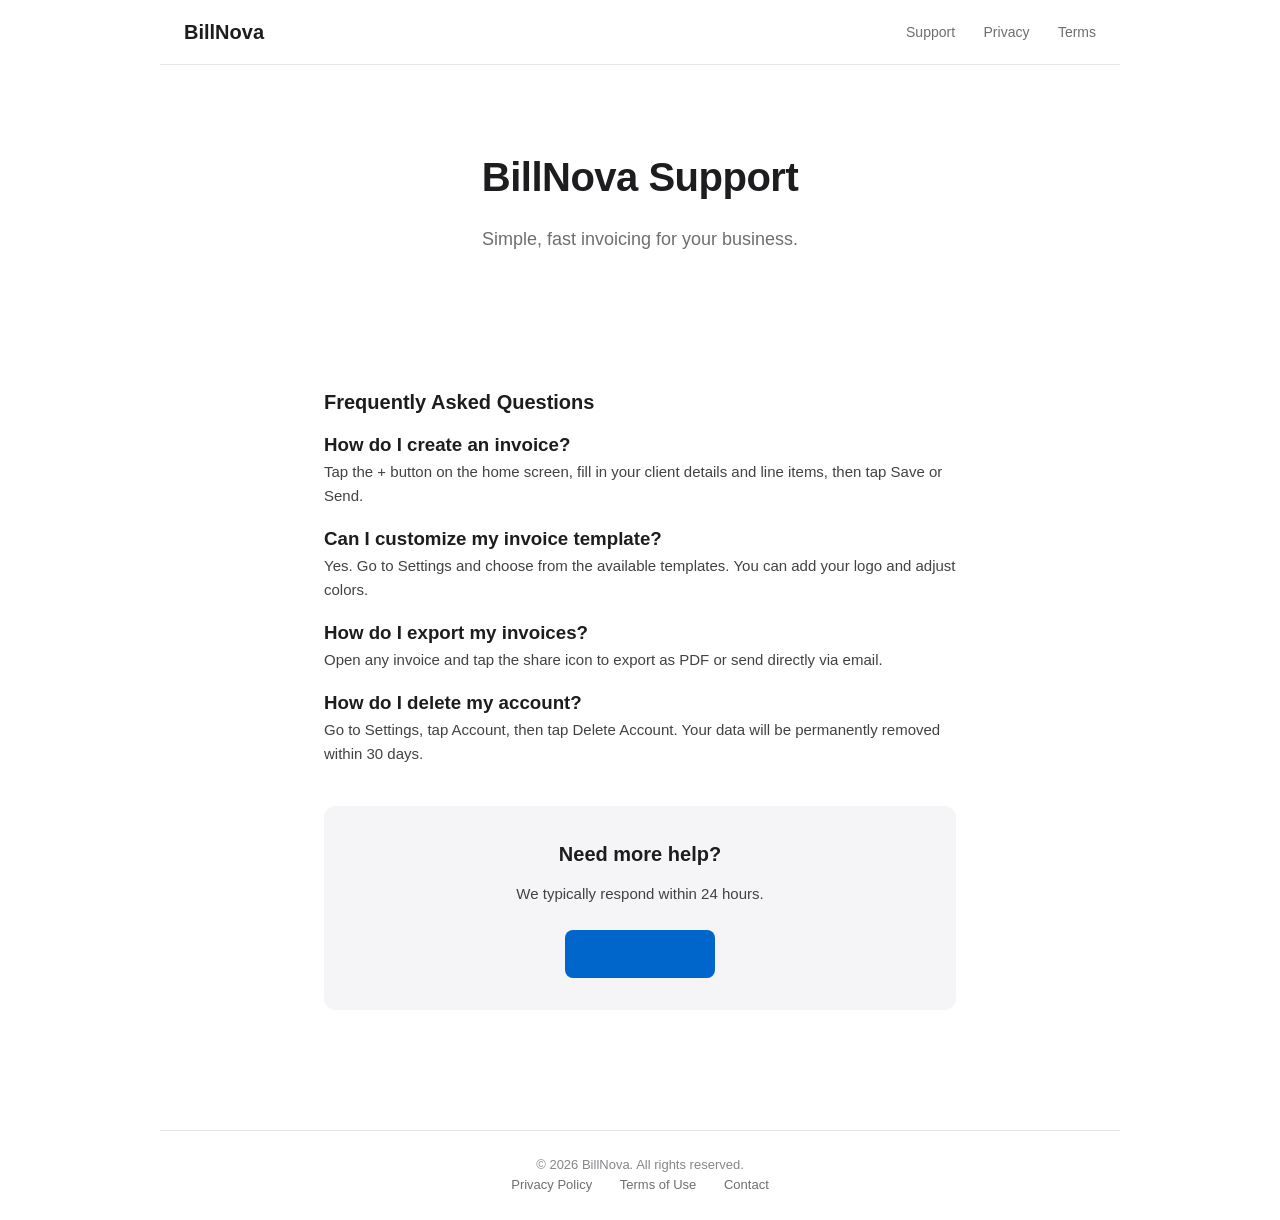
==== index.html @ acc8936a "Initial BillNova site: support, privacy, and terms pages" ====
<!DOCTYPE html>
<html lang="en">
<head>
  <meta charset="UTF-8">
  <meta name="viewport" content="width=device-width, initial-scale=1.0">
  <title>BillNova — Support</title>
  <link rel="stylesheet" href="style.css">
</head>
<body>
  <header>
    <a href="index.html" class="logo">BillNova</a>
    <nav>
      <a href="index.html">Support</a>
      <a href="privacy.html">Privacy</a>
      <a href="terms.html">Terms</a>
    </nav>
  </header>

  <div class="hero">
    <h1>BillNova Support</h1>
    <p>Simple, fast invoicing for your business.</p>
  </div>

  <div class="content">
    <h2>Frequently Asked Questions</h2>

    <h3>How do I create an invoice?</h3>
    <p>Tap the + button on the home screen, fill in your client details and line items, then tap Save or Send.</p>

    <h3>Can I customize my invoice template?</h3>
    <p>Yes. Go to Settings and choose from the available templates. You can add your logo and adjust colors.</p>

    <h3>How do I export my invoices?</h3>
    <p>Open any invoice and tap the share icon to export as PDF or send directly via email.</p>

    <h3>How do I delete my account?</h3>
    <p>Go to Settings, tap Account, then tap Delete Account. Your data will be permanently removed within 30 days.</p>

    <div class="support-card">
      <h2>Need more help?</h2>
      <p>We typically respond within 24 hours.</p>
      <a href="mailto:support@albadi.io" class="btn">Email Support</a>
    </div>
  </div>

  <footer>
    <p>&copy; 2026 BillNova. All rights reserved.</p>
    <p>
      <a href="privacy.html">Privacy Policy</a>
      <a href="terms.html">Terms of Use</a>
      <a href="mailto:support@albadi.io">Contact</a>
    </p>
  </footer>
</body>
</html>
---- style.css ----
* {
  margin: 0;
  padding: 0;
  box-sizing: border-box;
}

body {
  font-family: -apple-system, BlinkMacSystemFont, "Segoe UI", Roboto, Helvetica, Arial, sans-serif;
  color: #1d1d1f;
  background: #fff;
  line-height: 1.6;
  -webkit-font-smoothing: antialiased;
}

header {
  border-bottom: 1px solid #e5e5e5;
  padding: 16px 24px;
  display: flex;
  align-items: center;
  justify-content: space-between;
  max-width: 960px;
  margin: 0 auto;
}

header .logo {
  font-size: 20px;
  font-weight: 700;
  color: #1d1d1f;
  text-decoration: none;
}

nav a {
  margin-left: 24px;
  font-size: 14px;
  color: #6e6e73;
  text-decoration: none;
}

nav a:hover {
  color: #1d1d1f;
}

.hero {
  text-align: center;
  padding: 80px 24px 60px;
  max-width: 640px;
  margin: 0 auto;
}

.hero h1 {
  font-size: 40px;
  font-weight: 700;
  letter-spacing: -0.5px;
  margin-bottom: 16px;
}

.hero p {
  font-size: 18px;
  color: #6e6e73;
}

.content {
  max-width: 680px;
  margin: 0 auto;
  padding: 40px 24px 80px;
}

.content h1 {
  font-size: 32px;
  font-weight: 700;
  margin-bottom: 8px;
}

.content .updated {
  font-size: 14px;
  color: #6e6e73;
  margin-bottom: 32px;
}

.content h2 {
  font-size: 20px;
  font-weight: 600;
  margin-top: 32px;
  margin-bottom: 12px;
}

.content p,
.content ul {
  font-size: 15px;
  color: #424245;
  margin-bottom: 16px;
}

.content ul {
  padding-left: 20px;
}

.content li {
  margin-bottom: 8px;
}

.content a {
  color: #0066cc;
  text-decoration: none;
}

.content a:hover {
  text-decoration: underline;
}

.support-card {
  background: #f5f5f7;
  border-radius: 12px;
  padding: 32px;
  text-align: center;
  margin: 40px 0;
}

.support-card h2 {
  margin-top: 0;
}

.support-card p {
  margin-bottom: 8px;
}

.btn {
  display: inline-block;
  background: #0066cc;
  color: #fff;
  padding: 12px 28px;
  border-radius: 8px;
  font-size: 15px;
  font-weight: 500;
  text-decoration: none;
  margin-top: 16px;
}

.btn:hover {
  background: #0055b3;
  text-decoration: none;
}

footer {
  border-top: 1px solid #e5e5e5;
  padding: 24px;
  text-align: center;
  font-size: 13px;
  color: #86868b;
  max-width: 960px;
  margin: 0 auto;
}

footer a {
  color: #6e6e73;
  text-decoration: none;
  margin: 0 12px;
}

footer a:hover {
  color: #1d1d1f;
}
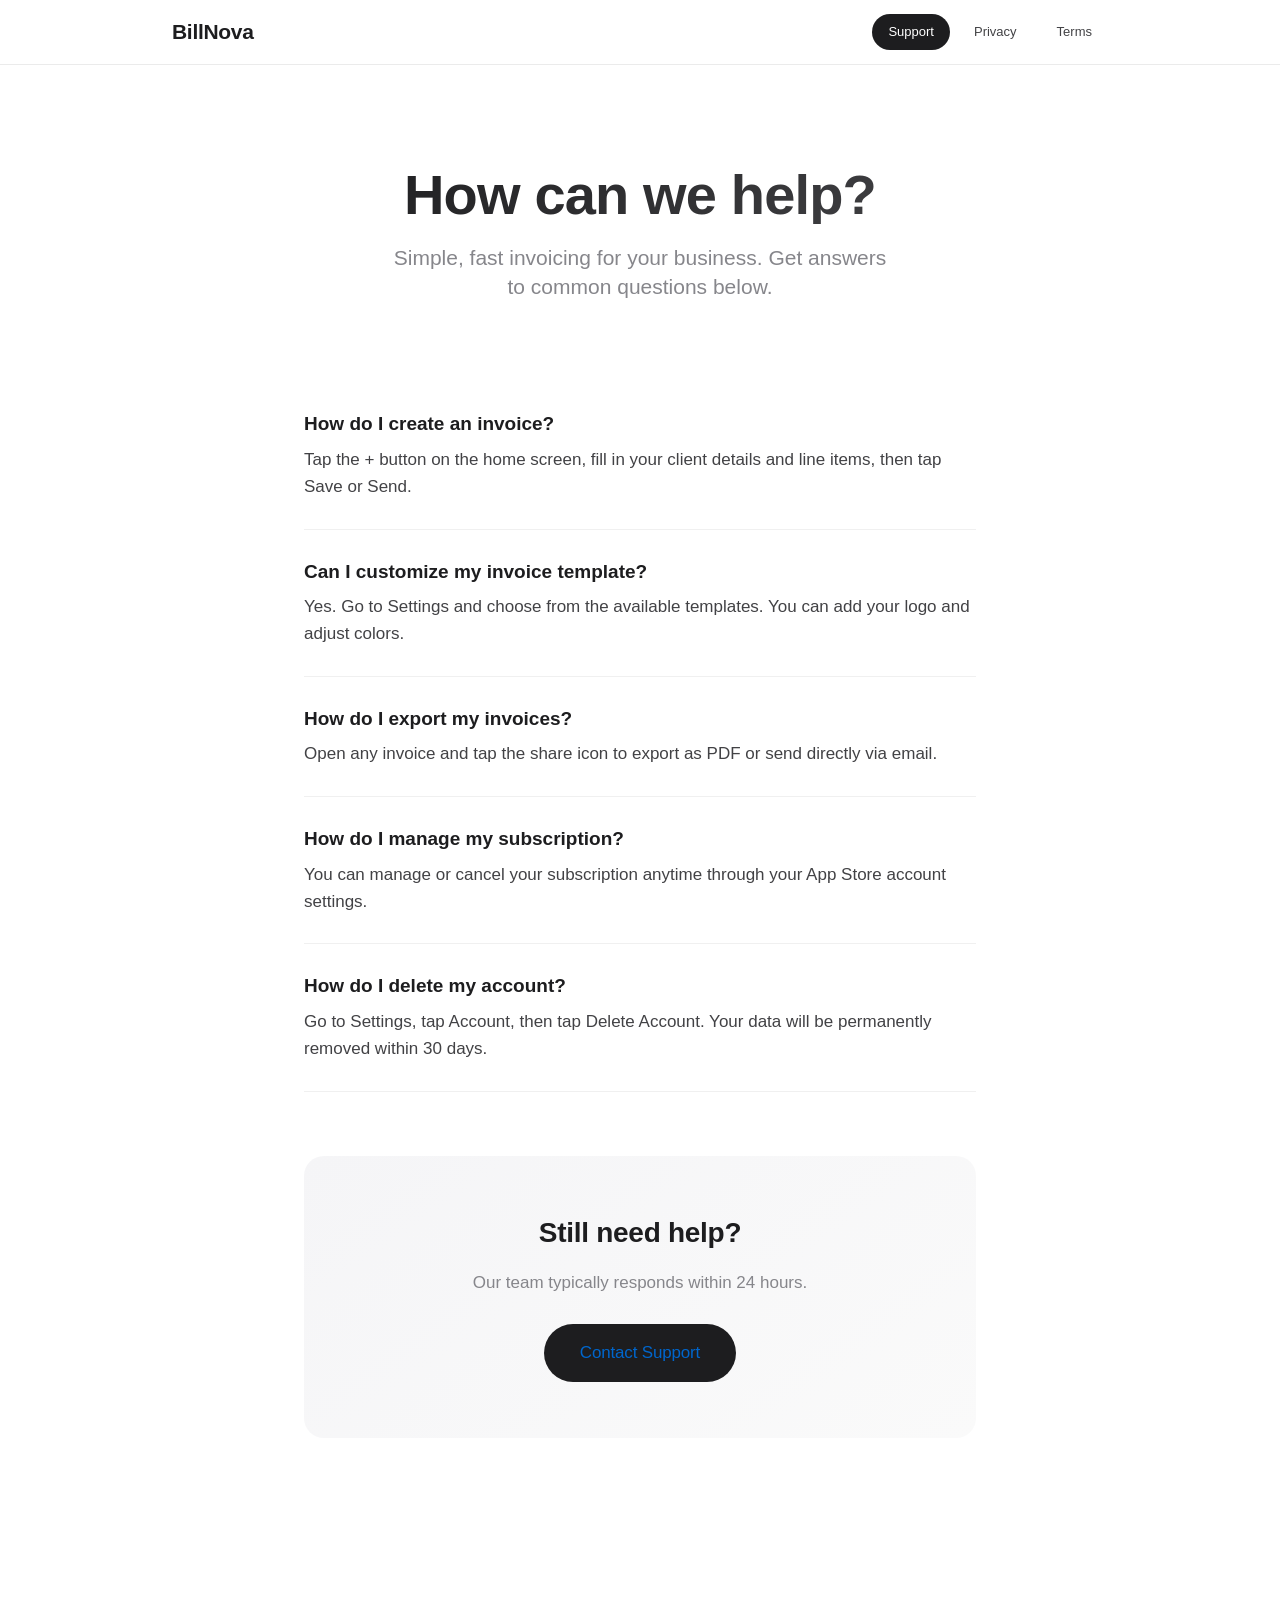
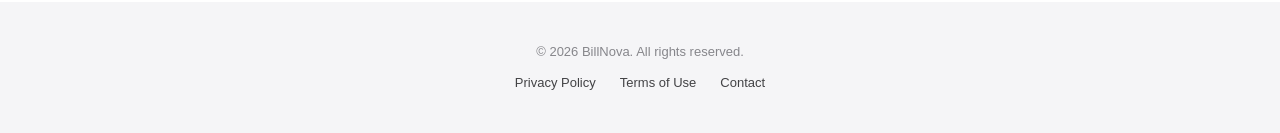
==== commit fe6a1ca2: "Apple-style redesign: frosted glass header, smooth fade-in animations, pill nav, refined typography" ====
--- a/index.html
+++ b/index.html
@@ -8,48 +8,75 @@
 </head>
 <body>
   <header>
-    <a href="index.html" class="logo">BillNova</a>
-    <nav>
-      <a href="index.html">Support</a>
-      <a href="privacy.html">Privacy</a>
-      <a href="terms.html">Terms</a>
-    </nav>
+    <div class="inner">
+      <a href="index.html" class="logo">BillNova</a>
+      <nav>
+        <a href="index.html" class="active">Support</a>
+        <a href="privacy.html">Privacy</a>
+        <a href="terms.html">Terms</a>
+      </nav>
+    </div>
   </header>
 
-  <div class="hero">
-    <h1>BillNova Support</h1>
-    <p>Simple, fast invoicing for your business.</p>
+  <div class="hero fade-in">
+    <h1>How can we help?</h1>
+    <p>Simple, fast invoicing for your business. Get answers to common questions below.</p>
   </div>
 
   <div class="content">
-    <h2>Frequently Asked Questions</h2>
+    <div class="faq-item fade-in">
+      <h3>How do I create an invoice?</h3>
+      <p>Tap the + button on the home screen, fill in your client details and line items, then tap Save or Send.</p>
+    </div>
 
-    <h3>How do I create an invoice?</h3>
-    <p>Tap the + button on the home screen, fill in your client details and line items, then tap Save or Send.</p>
+    <div class="faq-item fade-in">
+      <h3>Can I customize my invoice template?</h3>
+      <p>Yes. Go to Settings and choose from the available templates. You can add your logo and adjust colors.</p>
+    </div>
 
-    <h3>Can I customize my invoice template?</h3>
-    <p>Yes. Go to Settings and choose from the available templates. You can add your logo and adjust colors.</p>
+    <div class="faq-item fade-in">
+      <h3>How do I export my invoices?</h3>
+      <p>Open any invoice and tap the share icon to export as PDF or send directly via email.</p>
+    </div>
 
-    <h3>How do I export my invoices?</h3>
-    <p>Open any invoice and tap the share icon to export as PDF or send directly via email.</p>
+    <div class="faq-item fade-in">
+      <h3>How do I manage my subscription?</h3>
+      <p>You can manage or cancel your subscription anytime through your App Store account settings.</p>
+    </div>
 
-    <h3>How do I delete my account?</h3>
-    <p>Go to Settings, tap Account, then tap Delete Account. Your data will be permanently removed within 30 days.</p>
+    <div class="faq-item fade-in">
+      <h3>How do I delete my account?</h3>
+      <p>Go to Settings, tap Account, then tap Delete Account. Your data will be permanently removed within 30 days.</p>
+    </div>
 
-    <div class="support-card">
-      <h2>Need more help?</h2>
-      <p>We typically respond within 24 hours.</p>
-      <a href="mailto:support@albadi.io" class="btn">Email Support</a>
+    <div class="support-card fade-in">
+      <h2>Still need help?</h2>
+      <p>Our team typically responds within 24 hours.</p>
+      <a href="mailto:support@albadi.io" class="btn">Contact Support</a>
     </div>
   </div>
 
   <footer>
-    <p>&copy; 2026 BillNova. All rights reserved.</p>
-    <p>
-      <a href="privacy.html">Privacy Policy</a>
-      <a href="terms.html">Terms of Use</a>
-      <a href="mailto:support@albadi.io">Contact</a>
-    </p>
+    <div class="inner">
+      <p>&copy; 2026 BillNova. All rights reserved.</p>
+      <div class="links">
+        <a href="privacy.html">Privacy Policy</a>
+        <a href="terms.html">Terms of Use</a>
+        <a href="mailto:support@albadi.io">Contact</a>
+      </div>
+    </div>
   </footer>
+
+  <script>
+    const observer = new IntersectionObserver((entries) => {
+      entries.forEach(entry => {
+        if (entry.isIntersecting) {
+          entry.target.classList.add('visible');
+        }
+      });
+    }, { threshold: 0.1, rootMargin: '0px 0px -40px 0px' });
+
+    document.querySelectorAll('.fade-in').forEach(el => observer.observe(el));
+  </script>
 </body>
 </html>
--- a/style.css
+++ b/style.css
@@ -5,158 +5,326 @@
 }
 
 body {
-  font-family: -apple-system, BlinkMacSystemFont, "Segoe UI", Roboto, Helvetica, Arial, sans-serif;
+  font-family: -apple-system, BlinkMacSystemFont, "SF Pro Display", "SF Pro Text", "Helvetica Neue", Helvetica, Arial, sans-serif;
   color: #1d1d1f;
   background: #fff;
-  line-height: 1.6;
+  line-height: 1.5;
   -webkit-font-smoothing: antialiased;
-}
-
+  -moz-osx-font-smoothing: grayscale;
+  overflow-x: hidden;
+}
+
+/* Fade-in animations */
+.fade-in {
+  opacity: 0;
+  transform: translateY(30px);
+  transition: opacity 0.8s ease, transform 0.8s ease;
+}
+
+.fade-in.visible {
+  opacity: 1;
+  transform: translateY(0);
+}
+
+/* Header */
 header {
-  border-bottom: 1px solid #e5e5e5;
-  padding: 16px 24px;
+  position: sticky;
+  top: 0;
+  z-index: 100;
+  background: rgba(255, 255, 255, 0.72);
+  backdrop-filter: saturate(180%) blur(20px);
+  -webkit-backdrop-filter: saturate(180%) blur(20px);
+  border-bottom: 1px solid rgba(0, 0, 0, 0.08);
+}
+
+header .inner {
+  max-width: 980px;
+  margin: 0 auto;
+  padding: 14px 22px;
   display: flex;
   align-items: center;
   justify-content: space-between;
-  max-width: 960px;
-  margin: 0 auto;
 }
 
 header .logo {
-  font-size: 20px;
+  font-size: 21px;
   font-weight: 700;
   color: #1d1d1f;
   text-decoration: none;
+  letter-spacing: -0.3px;
+}
+
+nav {
+  display: flex;
+  gap: 8px;
 }
 
 nav a {
-  margin-left: 24px;
-  font-size: 14px;
-  color: #6e6e73;
-  text-decoration: none;
+  font-size: 13px;
+  color: #424245;
+  text-decoration: none;
+  padding: 8px 16px;
+  border-radius: 20px;
+  transition: all 0.3s ease;
+  font-weight: 500;
 }
 
 nav a:hover {
   color: #1d1d1f;
-}
-
+  background: rgba(0, 0, 0, 0.04);
+}
+
+nav a.active {
+  color: #fff;
+  background: #1d1d1f;
+}
+
+/* Hero */
 .hero {
   text-align: center;
-  padding: 80px 24px 60px;
-  max-width: 640px;
+  padding: 100px 24px 80px;
+  max-width: 720px;
   margin: 0 auto;
 }
 
 .hero h1 {
-  font-size: 40px;
+  font-size: 56px;
   font-weight: 700;
-  letter-spacing: -0.5px;
+  letter-spacing: -0.015em;
+  line-height: 1.07;
+  margin-bottom: 20px;
+  background: linear-gradient(135deg, #1d1d1f 0%, #424245 100%);
+  -webkit-background-clip: text;
+  -webkit-text-fill-color: transparent;
+  background-clip: text;
+}
+
+.hero p {
+  font-size: 21px;
+  color: #86868b;
+  font-weight: 400;
+  line-height: 1.38;
+  max-width: 500px;
+  margin: 0 auto;
+}
+
+/* Content sections */
+.content {
+  max-width: 720px;
+  margin: 0 auto;
+  padding: 0 24px 100px;
+}
+
+.content h1 {
+  font-size: 48px;
+  font-weight: 700;
+  letter-spacing: -0.015em;
+  line-height: 1.1;
+  margin-bottom: 8px;
+}
+
+.content .updated {
+  font-size: 15px;
+  color: #86868b;
+  margin-bottom: 48px;
+}
+
+.content h2 {
+  font-size: 24px;
+  font-weight: 600;
+  margin-top: 48px;
   margin-bottom: 16px;
-}
-
-.hero p {
-  font-size: 18px;
-  color: #6e6e73;
-}
-
-.content {
-  max-width: 680px;
-  margin: 0 auto;
-  padding: 40px 24px 80px;
-}
-
-.content h1 {
-  font-size: 32px;
-  font-weight: 700;
-  margin-bottom: 8px;
-}
-
-.content .updated {
-  font-size: 14px;
-  color: #6e6e73;
-  margin-bottom: 32px;
-}
-
-.content h2 {
-  font-size: 20px;
+  letter-spacing: -0.01em;
+}
+
+.content h3 {
+  font-size: 19px;
   font-weight: 600;
   margin-top: 32px;
-  margin-bottom: 12px;
+  margin-bottom: 8px;
 }
 
 .content p,
 .content ul {
-  font-size: 15px;
+  font-size: 17px;
   color: #424245;
   margin-bottom: 16px;
+  line-height: 1.58;
 }
 
 .content ul {
-  padding-left: 20px;
+  padding-left: 24px;
 }
 
 .content li {
-  margin-bottom: 8px;
+  margin-bottom: 10px;
 }
 
 .content a {
-  color: #0066cc;
-  text-decoration: none;
+  color: #06c;
+  text-decoration: none;
+  transition: color 0.2s ease;
 }
 
 .content a:hover {
+  color: #0055b3;
   text-decoration: underline;
 }
 
+/* Support card */
 .support-card {
-  background: #f5f5f7;
-  border-radius: 12px;
-  padding: 32px;
+  background: linear-gradient(145deg, #f5f5f7, #fafafa);
+  border-radius: 20px;
+  padding: 56px 40px;
   text-align: center;
-  margin: 40px 0;
+  margin: 64px 0;
+  transition: transform 0.4s ease, box-shadow 0.4s ease;
+}
+
+.support-card:hover {
+  transform: scale(1.01);
+  box-shadow: 0 8px 40px rgba(0, 0, 0, 0.06);
 }
 
 .support-card h2 {
   margin-top: 0;
+  font-size: 28px;
 }
 
 .support-card p {
   margin-bottom: 8px;
-}
-
+  font-size: 17px;
+  color: #86868b;
+}
+
+/* Buttons */
 .btn {
   display: inline-block;
-  background: #0066cc;
+  background: #1d1d1f;
   color: #fff;
-  padding: 12px 28px;
-  border-radius: 8px;
+  padding: 16px 36px;
+  border-radius: 980px;
+  font-size: 17px;
+  font-weight: 500;
+  text-decoration: none;
+  margin-top: 20px;
+  transition: all 0.4s ease;
+  letter-spacing: -0.01em;
+}
+
+.btn:hover {
+  background: #424245;
+  transform: scale(1.04);
+  text-decoration: none;
+}
+
+/* Section divider */
+.section-break {
+  width: 100%;
+  height: 1px;
+  background: linear-gradient(90deg, transparent, rgba(0,0,0,0.08), transparent);
+  margin: 60px auto;
+  max-width: 720px;
+}
+
+/* FAQ items */
+.faq-item {
+  padding: 28px 0;
+  border-bottom: 1px solid rgba(0, 0, 0, 0.06);
+}
+
+.faq-item:last-child {
+  border-bottom: none;
+}
+
+.faq-item h3 {
+  margin-top: 0;
+  font-size: 19px;
+  transition: color 0.3s ease;
+}
+
+.faq-item p {
+  margin-bottom: 0;
+}
+
+/* Page header for legal pages */
+.page-header {
+  text-align: center;
+  padding: 100px 24px 60px;
+  max-width: 720px;
+  margin: 0 auto;
+}
+
+.page-header h1 {
+  font-size: 48px;
+  font-weight: 700;
+  letter-spacing: -0.015em;
+  line-height: 1.1;
+  margin-bottom: 12px;
+}
+
+.page-header .updated {
   font-size: 15px;
-  font-weight: 500;
-  text-decoration: none;
-  margin-top: 16px;
-}
-
-.btn:hover {
-  background: #0055b3;
-  text-decoration: none;
-}
-
+  color: #86868b;
+}
+
+/* Footer */
 footer {
-  border-top: 1px solid #e5e5e5;
-  padding: 24px;
+  background: #f5f5f7;
+  padding: 40px 24px;
   text-align: center;
+}
+
+footer .inner {
+  max-width: 980px;
+  margin: 0 auto;
+}
+
+footer p {
   font-size: 13px;
   color: #86868b;
-  max-width: 960px;
-  margin: 0 auto;
+  margin-bottom: 12px;
+}
+
+footer .links {
+  display: flex;
+  justify-content: center;
+  gap: 24px;
+  flex-wrap: wrap;
 }
 
 footer a {
-  color: #6e6e73;
-  text-decoration: none;
-  margin: 0 12px;
+  color: #424245;
+  text-decoration: none;
+  font-size: 13px;
+  transition: color 0.3s ease;
 }
 
 footer a:hover {
   color: #1d1d1f;
 }
+
+/* Responsive */
+@media (max-width: 768px) {
+  .hero h1 {
+    font-size: 36px;
+  }
+
+  .hero p {
+    font-size: 18px;
+  }
+
+  .content h1,
+  .page-header h1 {
+    font-size: 32px;
+  }
+
+  .support-card {
+    padding: 40px 24px;
+  }
+
+  nav a {
+    font-size: 12px;
+    padding: 6px 12px;
+  }
+}
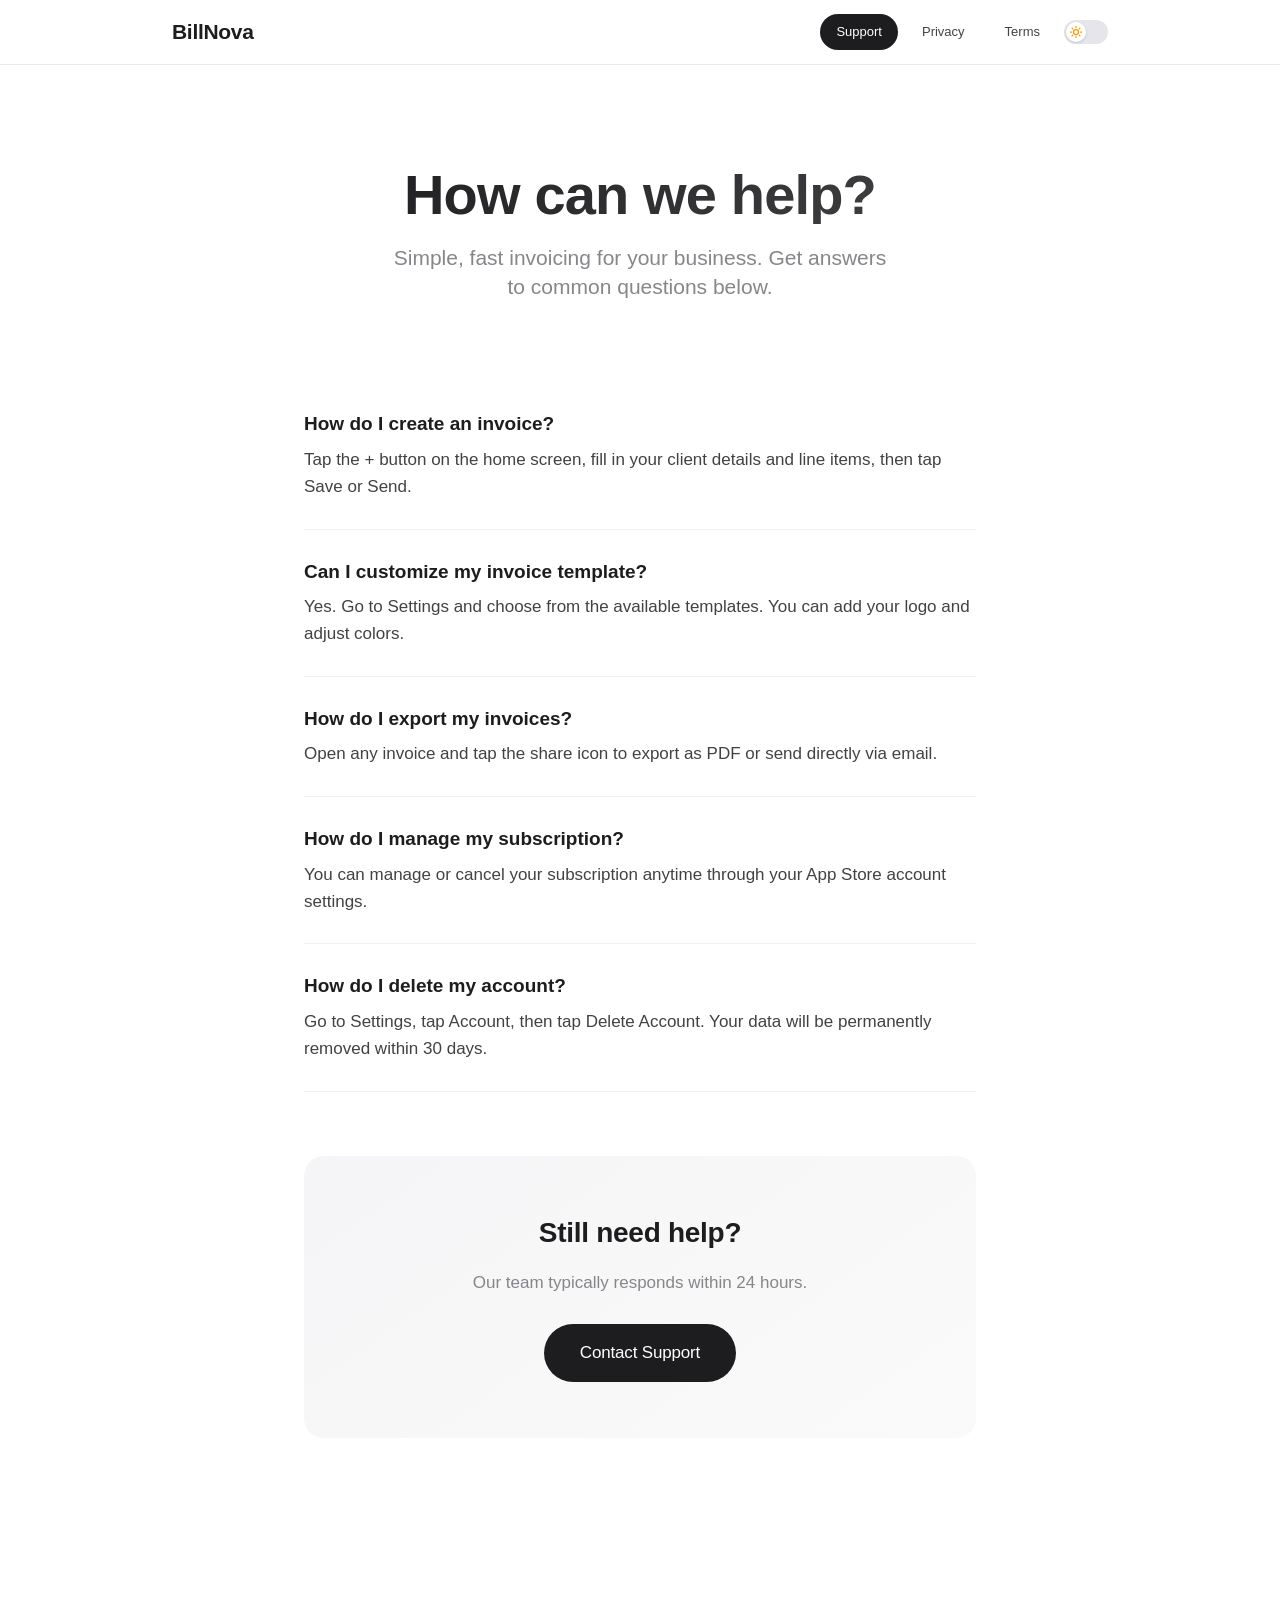
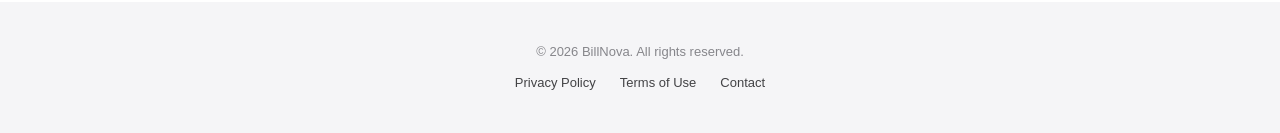
==== commit 770f2480: "Add animated sun/moon dark mode toggle in header with localStorage persistence" ====
--- a/index.html
+++ b/index.html
@@ -5,6 +5,7 @@
   <meta name="viewport" content="width=device-width, initial-scale=1.0">
   <title>BillNova — Support</title>
   <link rel="stylesheet" href="style.css">
+  <script src="theme.js"></script>
 </head>
 <body>
   <header>
@@ -14,6 +15,12 @@
         <a href="index.html" class="active">Support</a>
         <a href="privacy.html">Privacy</a>
         <a href="terms.html">Terms</a>
+        <button class="theme-toggle" aria-label="Toggle dark mode">
+          <span class="toggle-thumb">
+            <svg class="sun-icon" viewBox="0 0 24 24" fill="none" stroke="currentColor" stroke-width="2.5" stroke-linecap="round"><circle cx="12" cy="12" r="5"/><line x1="12" y1="1" x2="12" y2="3"/><line x1="12" y1="21" x2="12" y2="23"/><line x1="4.22" y1="4.22" x2="5.64" y2="5.64"/><line x1="18.36" y1="18.36" x2="19.78" y2="19.78"/><line x1="1" y1="12" x2="3" y2="12"/><line x1="21" y1="12" x2="23" y2="12"/><line x1="4.22" y1="19.78" x2="5.64" y2="18.36"/><line x1="18.36" y1="5.64" x2="19.78" y2="4.22"/></svg>
+            <svg class="moon-icon" viewBox="0 0 24 24" fill="none" stroke="currentColor" stroke-width="2.5" stroke-linecap="round"><path d="M21 12.79A9 9 0 1 1 11.21 3 7 7 0 0 0 21 12.79z"/></svg>
+          </span>
+        </button>
       </nav>
     </div>
   </header>
@@ -66,17 +73,5 @@
       </div>
     </div>
   </footer>
-
-  <script>
-    const observer = new IntersectionObserver((entries) => {
-      entries.forEach(entry => {
-        if (entry.isIntersecting) {
-          entry.target.classList.add('visible');
-        }
-      });
-    }, { threshold: 0.1, rootMargin: '0px 0px -40px 0px' });
-
-    document.querySelectorAll('.fade-in').forEach(el => observer.observe(el));
-  </script>
 </body>
 </html>
--- a/style.css
+++ b/style.css
@@ -12,6 +12,7 @@
   -webkit-font-smoothing: antialiased;
   -moz-osx-font-smoothing: grayscale;
   overflow-x: hidden;
+  transition: background 0.4s ease, color 0.4s ease;
 }
 
 /* Fade-in animations */
@@ -35,6 +36,7 @@
   backdrop-filter: saturate(180%) blur(20px);
   -webkit-backdrop-filter: saturate(180%) blur(20px);
   border-bottom: 1px solid rgba(0, 0, 0, 0.08);
+  transition: background 0.4s ease, border-color 0.4s ease;
 }
 
 header .inner {
@@ -46,17 +48,25 @@
   justify-content: space-between;
 }
 
+.header-left {
+  display: flex;
+  align-items: center;
+  gap: 16px;
+}
+
 header .logo {
   font-size: 21px;
   font-weight: 700;
   color: #1d1d1f;
   text-decoration: none;
   letter-spacing: -0.3px;
+  transition: color 0.4s ease;
 }
 
 nav {
   display: flex;
   gap: 8px;
+  align-items: center;
 }
 
 nav a {
@@ -77,6 +87,56 @@
 nav a.active {
   color: #fff;
   background: #1d1d1f;
+}
+
+/* Theme toggle */
+.theme-toggle {
+  position: relative;
+  width: 44px;
+  height: 24px;
+  background: #e5e5ea;
+  border-radius: 12px;
+  border: none;
+  cursor: pointer;
+  padding: 0;
+  transition: background 0.3s ease;
+  flex-shrink: 0;
+}
+
+.theme-toggle:hover {
+  background: #d1d1d6;
+}
+
+.toggle-thumb {
+  position: absolute;
+  top: 2px;
+  left: 2px;
+  width: 20px;
+  height: 20px;
+  background: #fff;
+  border-radius: 50%;
+  transition: transform 0.35s cubic-bezier(0.4, 0, 0.2, 1);
+  display: flex;
+  align-items: center;
+  justify-content: center;
+  box-shadow: 0 1px 3px rgba(0, 0, 0, 0.15);
+}
+
+.toggle-thumb svg {
+  width: 12px;
+  height: 12px;
+  transition: opacity 0.3s ease, transform 0.3s ease;
+}
+
+.sun-icon {
+  color: #ff9500;
+}
+
+.moon-icon {
+  color: #5e5ce6;
+  position: absolute;
+  opacity: 0;
+  transform: rotate(-90deg);
 }
 
 /* Hero */
@@ -121,6 +181,7 @@
   letter-spacing: -0.015em;
   line-height: 1.1;
   margin-bottom: 8px;
+  transition: color 0.4s ease;
 }
 
 .content .updated {
@@ -135,6 +196,7 @@
   margin-top: 48px;
   margin-bottom: 16px;
   letter-spacing: -0.01em;
+  transition: color 0.4s ease;
 }
 
 .content h3 {
@@ -142,6 +204,7 @@
   font-weight: 600;
   margin-top: 32px;
   margin-bottom: 8px;
+  transition: color 0.4s ease;
 }
 
 .content p,
@@ -150,6 +213,7 @@
   color: #424245;
   margin-bottom: 16px;
   line-height: 1.58;
+  transition: color 0.4s ease;
 }
 
 .content ul {
@@ -169,6 +233,14 @@
 .content a:hover {
   color: #0055b3;
   text-decoration: underline;
+}
+
+.content a.btn,
+.content a.btn:visited,
+.content a.btn:hover,
+.content a.btn:active {
+  color: #fff !important;
+  text-decoration: none !important;
 }
 
 /* Support card */
@@ -178,7 +250,7 @@
   padding: 56px 40px;
   text-align: center;
   margin: 64px 0;
-  transition: transform 0.4s ease, box-shadow 0.4s ease;
+  transition: transform 0.4s ease, box-shadow 0.4s ease, background 0.4s ease;
 }
 
 .support-card:hover {
@@ -189,6 +261,7 @@
 .support-card h2 {
   margin-top: 0;
   font-size: 28px;
+  transition: color 0.4s ease;
 }
 
 .support-card p {
@@ -231,6 +304,7 @@
 .faq-item {
   padding: 28px 0;
   border-bottom: 1px solid rgba(0, 0, 0, 0.06);
+  transition: border-color 0.4s ease;
 }
 
 .faq-item:last-child {
@@ -261,6 +335,7 @@
   letter-spacing: -0.015em;
   line-height: 1.1;
   margin-bottom: 12px;
+  transition: color 0.4s ease;
 }
 
 .page-header .updated {
@@ -273,6 +348,7 @@
   background: #f5f5f7;
   padding: 40px 24px;
   text-align: center;
+  transition: background 0.4s ease;
 }
 
 footer .inner {
@@ -304,6 +380,135 @@
   color: #1d1d1f;
 }
 
+/* ========== DARK MODE ========== */
+[data-theme="dark"] body {
+  background: #000;
+  color: #f5f5f7;
+}
+
+[data-theme="dark"] header {
+  background: rgba(0, 0, 0, 0.72);
+  border-bottom: 1px solid rgba(255, 255, 255, 0.1);
+}
+
+[data-theme="dark"] header .logo {
+  color: #f5f5f7;
+}
+
+[data-theme="dark"] nav a {
+  color: #a1a1a6;
+}
+
+[data-theme="dark"] nav a:hover {
+  color: #f5f5f7;
+  background: rgba(255, 255, 255, 0.08);
+}
+
+[data-theme="dark"] nav a.active {
+  color: #000;
+  background: #f5f5f7;
+}
+
+[data-theme="dark"] .theme-toggle {
+  background: #48484a;
+}
+
+[data-theme="dark"] .theme-toggle:hover {
+  background: #636366;
+}
+
+[data-theme="dark"] .toggle-thumb {
+  transform: translateX(20px);
+  background: #1c1c1e;
+}
+
+[data-theme="dark"] .sun-icon {
+  opacity: 0;
+  transform: rotate(90deg);
+}
+
+[data-theme="dark"] .moon-icon {
+  opacity: 1;
+  transform: rotate(0deg);
+}
+
+[data-theme="dark"] .hero h1 {
+  background: linear-gradient(135deg, #f5f5f7 0%, #a1a1a6 100%);
+  -webkit-background-clip: text;
+  -webkit-text-fill-color: transparent;
+  background-clip: text;
+}
+
+[data-theme="dark"] .content h1,
+[data-theme="dark"] .content h2,
+[data-theme="dark"] .content h3,
+[data-theme="dark"] .page-header h1,
+[data-theme="dark"] .faq-item h3,
+[data-theme="dark"] .support-card h2 {
+  color: #f5f5f7;
+}
+
+[data-theme="dark"] .content p,
+[data-theme="dark"] .content ul {
+  color: #a1a1a6;
+}
+
+[data-theme="dark"] .content a {
+  color: #2997ff;
+}
+
+[data-theme="dark"] .content a:hover {
+  color: #6cb4ff;
+}
+
+[data-theme="dark"] .content a.btn,
+[data-theme="dark"] .content a.btn:visited,
+[data-theme="dark"] .content a.btn:hover,
+[data-theme="dark"] .content a.btn:active {
+  color: #000 !important;
+}
+
+[data-theme="dark"] .faq-item {
+  border-bottom-color: rgba(255, 255, 255, 0.08);
+}
+
+[data-theme="dark"] .support-card {
+  background: linear-gradient(145deg, #1c1c1e, #2c2c2e);
+}
+
+[data-theme="dark"] .support-card:hover {
+  box-shadow: 0 8px 40px rgba(0, 0, 0, 0.4);
+}
+
+[data-theme="dark"] .support-card p {
+  color: #86868b;
+}
+
+[data-theme="dark"] .btn {
+  background: #f5f5f7;
+  color: #000;
+}
+
+[data-theme="dark"] .btn:hover {
+  background: #d1d1d6;
+}
+
+[data-theme="dark"] footer {
+  background: #1c1c1e;
+}
+
+[data-theme="dark"] footer a {
+  color: #a1a1a6;
+}
+
+[data-theme="dark"] footer a:hover {
+  color: #f5f5f7;
+}
+
+[data-theme="dark"] .section-break {
+  background: linear-gradient(90deg, transparent, rgba(255,255,255,0.08), transparent);
+}
+
 /* Responsive */
 @media (max-width: 768px) {
   .hero h1 {
@@ -327,4 +532,18 @@
     font-size: 12px;
     padding: 6px 12px;
   }
-}
+
+  .theme-toggle {
+    width: 38px;
+    height: 22px;
+  }
+
+  .toggle-thumb {
+    width: 18px;
+    height: 18px;
+  }
+
+  [data-theme="dark"] .toggle-thumb {
+    transform: translateX(16px);
+  }
+}
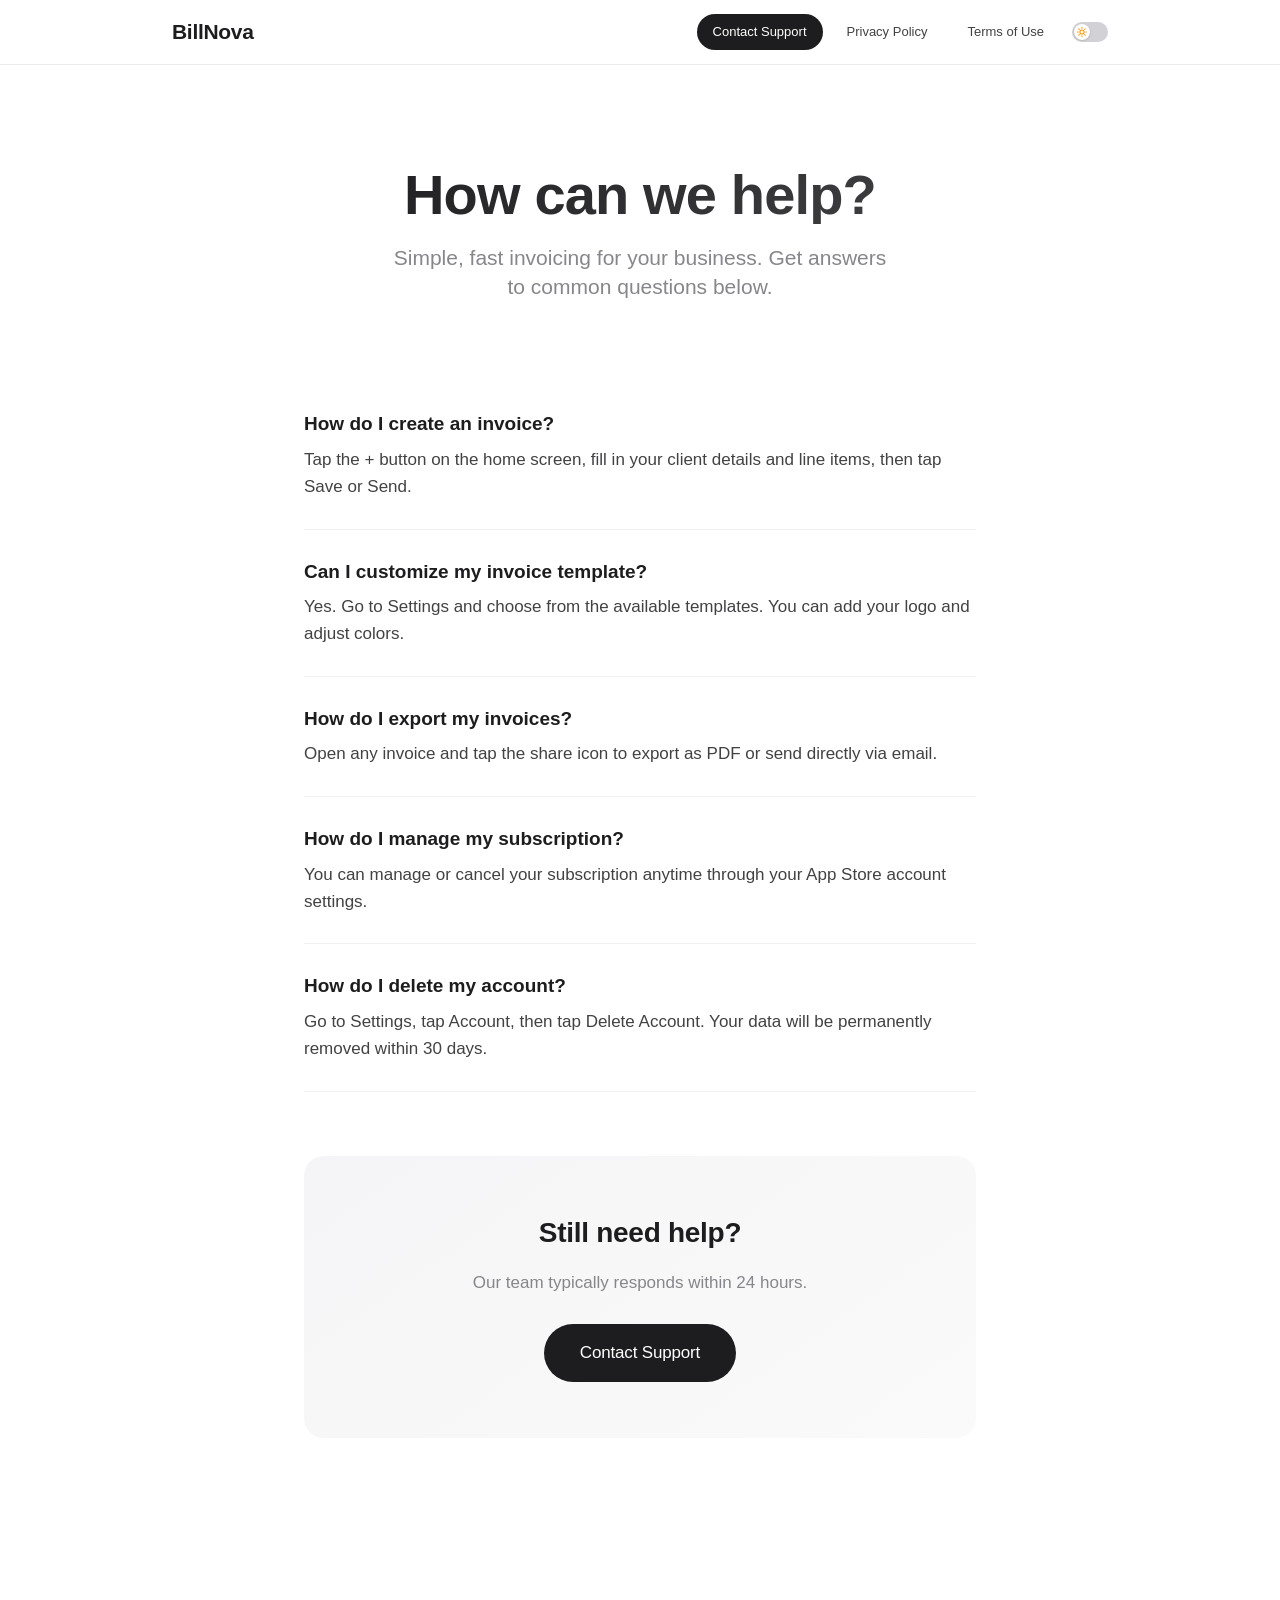
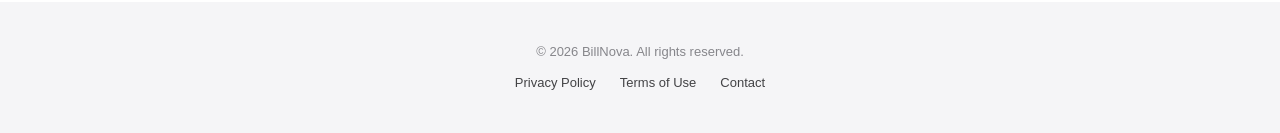
==== commit 820ca515: "Add 14-language auto-detection (ar, de, en, es, fr, hi, id, it, ja, ko, pt-BR, ru, tr, zh) + smaller" ====
--- a/index.html
+++ b/index.html
@@ -6,15 +6,16 @@
   <title>BillNova — Support</title>
   <link rel="stylesheet" href="style.css">
   <script src="theme.js"></script>
+  <script src="i18n.js"></script>
 </head>
 <body>
   <header>
     <div class="inner">
       <a href="index.html" class="logo">BillNova</a>
       <nav>
-        <a href="index.html" class="active">Support</a>
-        <a href="privacy.html">Privacy</a>
-        <a href="terms.html">Terms</a>
+        <a href="index.html" class="active" data-i18n="contactBtn">Support</a>
+        <a href="privacy.html" data-i18n="privacyLink">Privacy</a>
+        <a href="terms.html" data-i18n="termsLink">Terms</a>
         <button class="theme-toggle" aria-label="Toggle dark mode">
           <span class="toggle-thumb">
             <svg class="sun-icon" viewBox="0 0 24 24" fill="none" stroke="currentColor" stroke-width="2.5" stroke-linecap="round"><circle cx="12" cy="12" r="5"/><line x1="12" y1="1" x2="12" y2="3"/><line x1="12" y1="21" x2="12" y2="23"/><line x1="4.22" y1="4.22" x2="5.64" y2="5.64"/><line x1="18.36" y1="18.36" x2="19.78" y2="19.78"/><line x1="1" y1="12" x2="3" y2="12"/><line x1="21" y1="12" x2="23" y2="12"/><line x1="4.22" y1="19.78" x2="5.64" y2="18.36"/><line x1="18.36" y1="5.64" x2="19.78" y2="4.22"/></svg>
@@ -26,50 +27,50 @@
   </header>
 
   <div class="hero fade-in">
-    <h1>How can we help?</h1>
-    <p>Simple, fast invoicing for your business. Get answers to common questions below.</p>
+    <h1 data-i18n="heroTitle">How can we help?</h1>
+    <p data-i18n="heroSub">Simple, fast invoicing for your business. Get answers to common questions below.</p>
   </div>
 
   <div class="content">
     <div class="faq-item fade-in">
-      <h3>How do I create an invoice?</h3>
-      <p>Tap the + button on the home screen, fill in your client details and line items, then tap Save or Send.</p>
+      <h3 data-i18n="faq1q">How do I create an invoice?</h3>
+      <p data-i18n="faq1a">Tap the + button on the home screen, fill in your client details and line items, then tap Save or Send.</p>
     </div>
 
     <div class="faq-item fade-in">
-      <h3>Can I customize my invoice template?</h3>
-      <p>Yes. Go to Settings and choose from the available templates. You can add your logo and adjust colors.</p>
+      <h3 data-i18n="faq2q">Can I customize my invoice template?</h3>
+      <p data-i18n="faq2a">Yes. Go to Settings and choose from the available templates. You can add your logo and adjust colors.</p>
     </div>
 
     <div class="faq-item fade-in">
-      <h3>How do I export my invoices?</h3>
-      <p>Open any invoice and tap the share icon to export as PDF or send directly via email.</p>
+      <h3 data-i18n="faq3q">How do I export my invoices?</h3>
+      <p data-i18n="faq3a">Open any invoice and tap the share icon to export as PDF or send directly via email.</p>
     </div>
 
     <div class="faq-item fade-in">
-      <h3>How do I manage my subscription?</h3>
-      <p>You can manage or cancel your subscription anytime through your App Store account settings.</p>
+      <h3 data-i18n="faq4q">How do I manage my subscription?</h3>
+      <p data-i18n="faq4a">You can manage or cancel your subscription anytime through your App Store account settings.</p>
     </div>
 
     <div class="faq-item fade-in">
-      <h3>How do I delete my account?</h3>
-      <p>Go to Settings, tap Account, then tap Delete Account. Your data will be permanently removed within 30 days.</p>
+      <h3 data-i18n="faq5q">How do I delete my account?</h3>
+      <p data-i18n="faq5a">Go to Settings, tap Account, then tap Delete Account. Your data will be permanently removed within 30 days.</p>
     </div>
 
     <div class="support-card fade-in">
-      <h2>Still need help?</h2>
-      <p>Our team typically responds within 24 hours.</p>
-      <a href="mailto:support@albadi.io" class="btn">Contact Support</a>
+      <h2 data-i18n="stillNeedHelp">Still need help?</h2>
+      <p data-i18n="respondTime">Our team typically responds within 24 hours.</p>
+      <a href="mailto:support@albadi.io" class="btn" data-i18n="contactBtn">Contact Support</a>
     </div>
   </div>
 
   <footer>
     <div class="inner">
-      <p>&copy; 2026 BillNova. All rights reserved.</p>
+      <p data-i18n="footerCopy">&copy; 2026 BillNova. All rights reserved.</p>
       <div class="links">
-        <a href="privacy.html">Privacy Policy</a>
-        <a href="terms.html">Terms of Use</a>
-        <a href="mailto:support@albadi.io">Contact</a>
+        <a href="privacy.html" data-i18n="privacyLink">Privacy Policy</a>
+        <a href="terms.html" data-i18n="termsLink">Terms of Use</a>
+        <a href="mailto:support@albadi.io" data-i18n="contactLink">Contact</a>
       </div>
     </div>
   </footer>
--- a/style.css
+++ b/style.css
@@ -92,39 +92,40 @@
 /* Theme toggle */
 .theme-toggle {
   position: relative;
-  width: 44px;
-  height: 24px;
-  background: #e5e5ea;
-  border-radius: 12px;
+  width: 36px;
+  height: 20px;
+  background: #d1d1d6;
+  border-radius: 10px;
   border: none;
   cursor: pointer;
   padding: 0;
   transition: background 0.3s ease;
   flex-shrink: 0;
+  margin-left: 4px;
 }
 
 .theme-toggle:hover {
-  background: #d1d1d6;
+  background: #c7c7cc;
 }
 
 .toggle-thumb {
   position: absolute;
   top: 2px;
   left: 2px;
-  width: 20px;
-  height: 20px;
+  width: 16px;
+  height: 16px;
   background: #fff;
   border-radius: 50%;
-  transition: transform 0.35s cubic-bezier(0.4, 0, 0.2, 1);
+  transition: transform 0.3s cubic-bezier(0.4, 0, 0.2, 1);
   display: flex;
   align-items: center;
   justify-content: center;
-  box-shadow: 0 1px 3px rgba(0, 0, 0, 0.15);
+  box-shadow: 0 0.5px 2px rgba(0, 0, 0, 0.2);
 }
 
 .toggle-thumb svg {
-  width: 12px;
-  height: 12px;
+  width: 10px;
+  height: 10px;
   transition: opacity 0.3s ease, transform 0.3s ease;
 }
 
@@ -418,7 +419,7 @@
 }
 
 [data-theme="dark"] .toggle-thumb {
-  transform: translateX(20px);
+  transform: translateX(16px);
   background: #1c1c1e;
 }
 
@@ -509,6 +510,24 @@
   background: linear-gradient(90deg, transparent, rgba(255,255,255,0.08), transparent);
 }
 
+/* RTL support */
+[dir="rtl"] header .inner {
+  flex-direction: row-reverse;
+}
+
+[dir="rtl"] nav {
+  flex-direction: row-reverse;
+}
+
+[dir="rtl"] .content ul {
+  padding-left: 0;
+  padding-right: 24px;
+}
+
+[dir="rtl"] footer .links {
+  flex-direction: row-reverse;
+}
+
 /* Responsive */
 @media (max-width: 768px) {
   .hero h1 {
@@ -534,16 +553,16 @@
   }
 
   .theme-toggle {
-    width: 38px;
-    height: 22px;
+    width: 32px;
+    height: 18px;
   }
 
   .toggle-thumb {
-    width: 18px;
-    height: 18px;
+    width: 14px;
+    height: 14px;
   }
 
   [data-theme="dark"] .toggle-thumb {
-    transform: translateX(16px);
-  }
-}
+    transform: translateX(14px);
+  }
+}
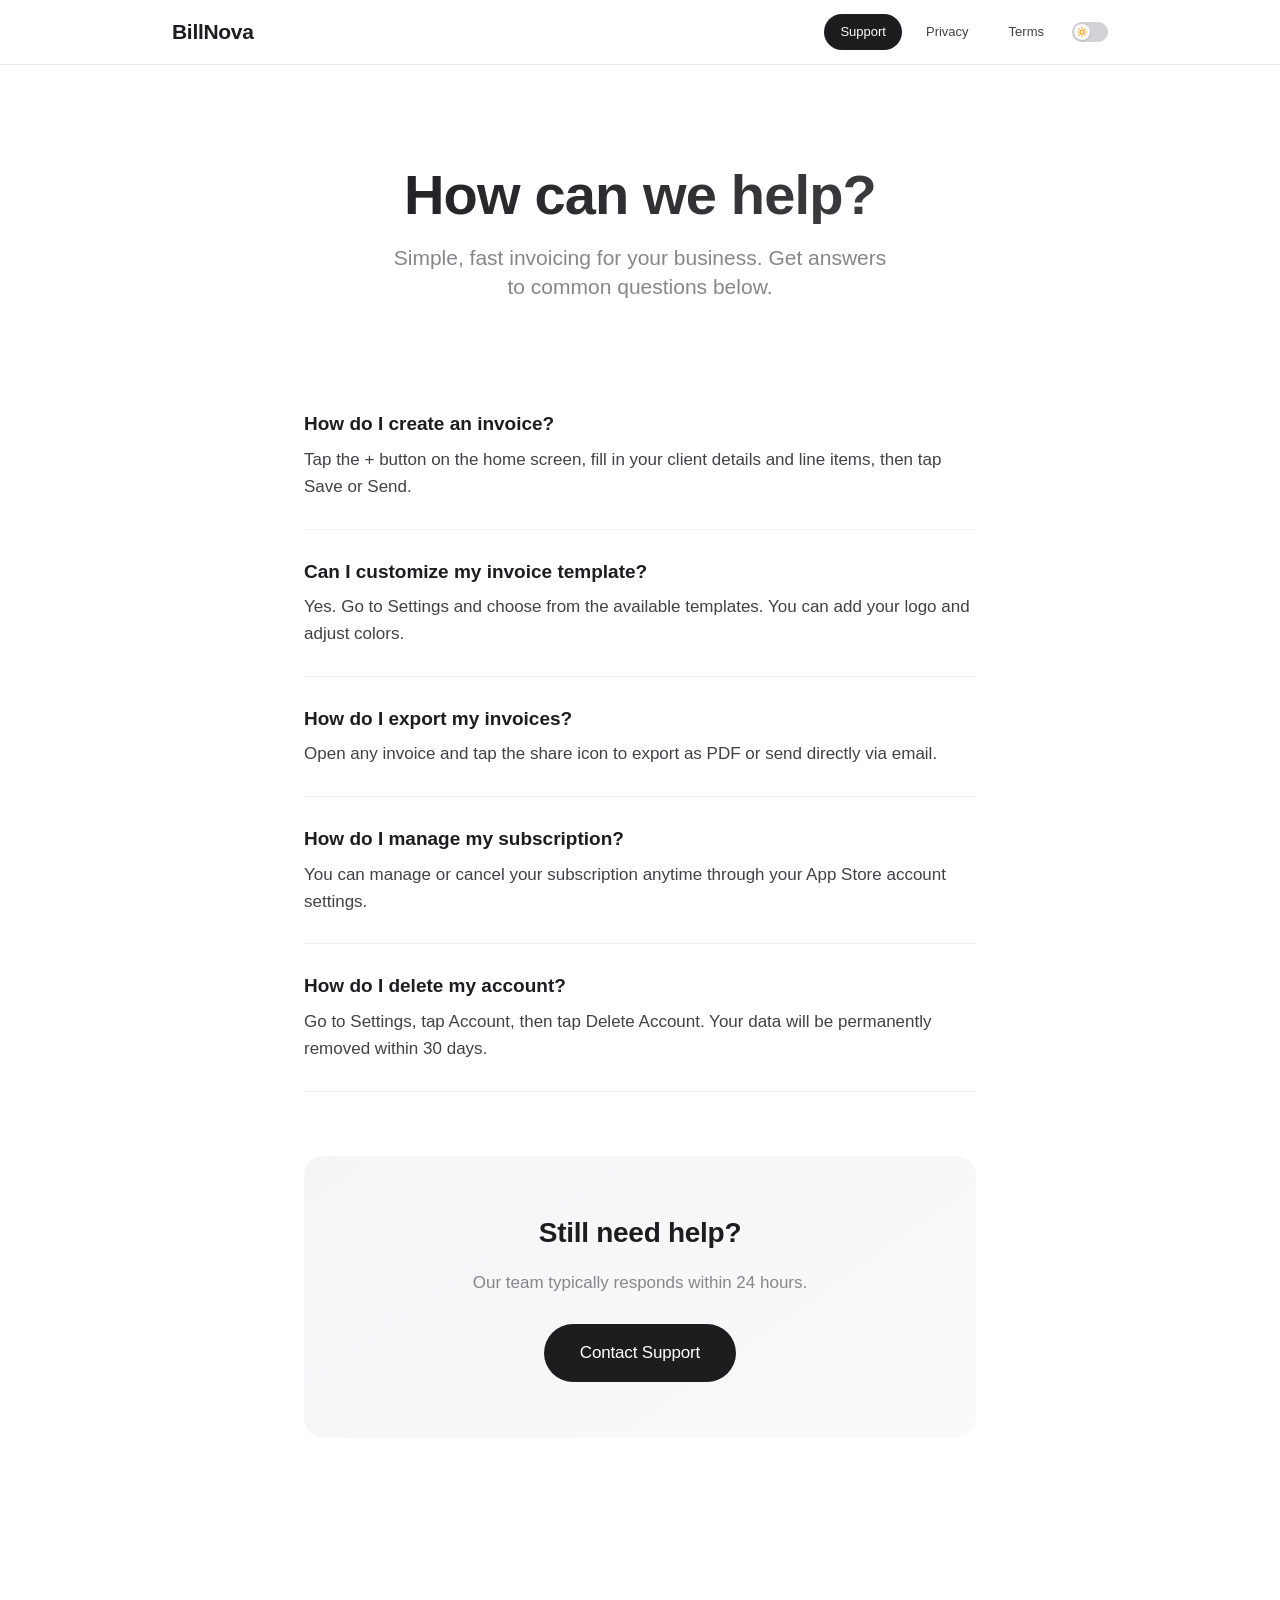
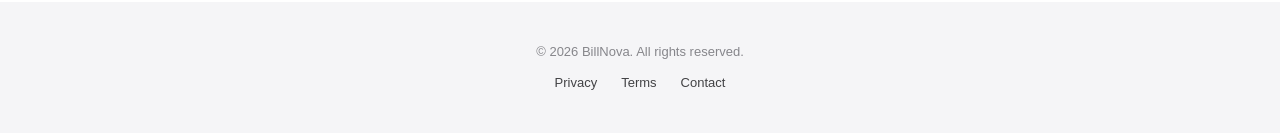
==== commit b2879d63: "Fix nav labels: use short translated keys (Support/Privacy/Terms) instead of full text" ====
--- a/index.html
+++ b/index.html
@@ -13,9 +13,9 @@
     <div class="inner">
       <a href="index.html" class="logo">BillNova</a>
       <nav>
-        <a href="index.html" class="active" data-i18n="contactBtn">Support</a>
-        <a href="privacy.html" data-i18n="privacyLink">Privacy</a>
-        <a href="terms.html" data-i18n="termsLink">Terms</a>
+        <a href="index.html" class="active" data-i18n="navSupport">Support</a>
+        <a href="privacy.html" data-i18n="navPrivacy">Privacy</a>
+        <a href="terms.html" data-i18n="navTerms">Terms</a>
         <button class="theme-toggle" aria-label="Toggle dark mode">
           <span class="toggle-thumb">
             <svg class="sun-icon" viewBox="0 0 24 24" fill="none" stroke="currentColor" stroke-width="2.5" stroke-linecap="round"><circle cx="12" cy="12" r="5"/><line x1="12" y1="1" x2="12" y2="3"/><line x1="12" y1="21" x2="12" y2="23"/><line x1="4.22" y1="4.22" x2="5.64" y2="5.64"/><line x1="18.36" y1="18.36" x2="19.78" y2="19.78"/><line x1="1" y1="12" x2="3" y2="12"/><line x1="21" y1="12" x2="23" y2="12"/><line x1="4.22" y1="19.78" x2="5.64" y2="18.36"/><line x1="18.36" y1="5.64" x2="19.78" y2="4.22"/></svg>
@@ -68,8 +68,8 @@
     <div class="inner">
       <p data-i18n="footerCopy">&copy; 2026 BillNova. All rights reserved.</p>
       <div class="links">
-        <a href="privacy.html" data-i18n="privacyLink">Privacy Policy</a>
-        <a href="terms.html" data-i18n="termsLink">Terms of Use</a>
+        <a href="privacy.html" data-i18n="navPrivacy">Privacy Policy</a>
+        <a href="terms.html" data-i18n="navTerms">Terms of Use</a>
         <a href="mailto:support@albadi.io" data-i18n="contactLink">Contact</a>
       </div>
     </div>
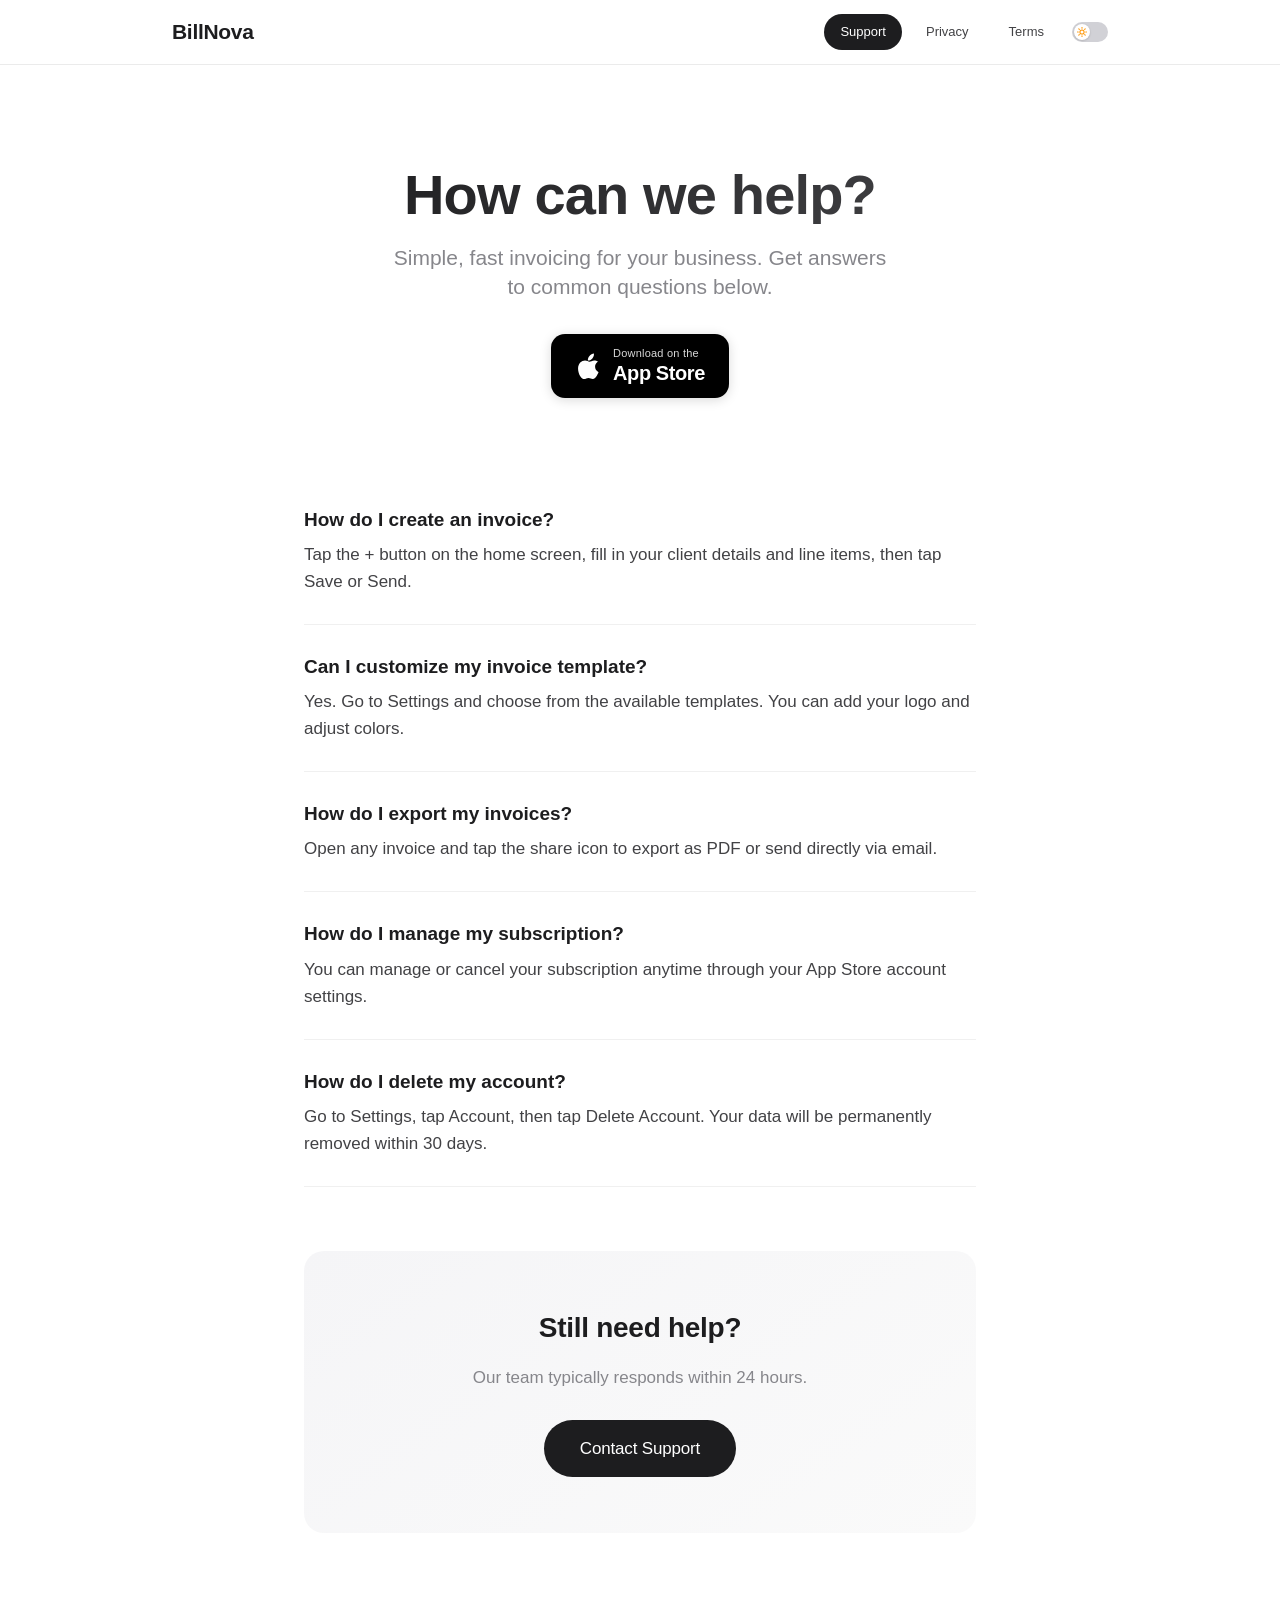
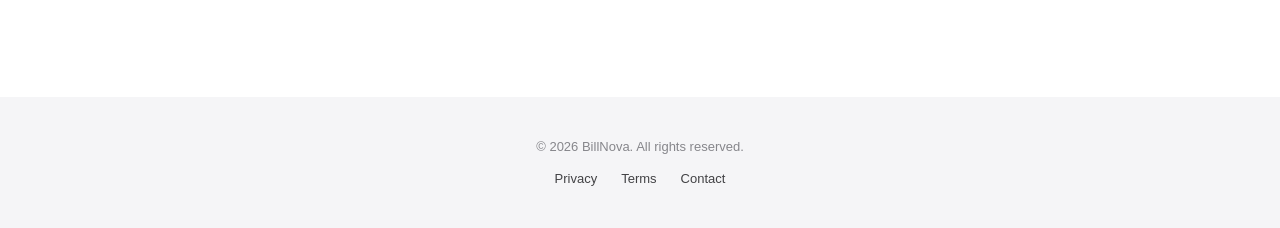
==== commit a3a380f0: "Add App Store download button to hero section" ====
--- a/index.html
+++ b/index.html
@@ -29,6 +29,13 @@
   <div class="hero fade-in">
     <h1 data-i18n="heroTitle">How can we help?</h1>
     <p data-i18n="heroSub">Simple, fast invoicing for your business. Get answers to common questions below.</p>
+    <a href="https://apps.apple.com/us/app/invoice-maker-billnova/id6761393716" class="appstore-btn" target="_blank" rel="noopener" aria-label="Download BillNova on the App Store">
+      <svg class="apple-logo" xmlns="http://www.w3.org/2000/svg" viewBox="0 0 814 1000"><path d="M788.1 340.9c-5.8 4.5-108.2 62.2-108.2 190.5 0 148.4 130.3 200.9 134.2 202.2-.6 3.2-20.7 71.9-68.7 141.9-42.8 61.6-87.5 123.1-155.5 123.1s-85.5-39.5-164-39.5c-76 0-103.7 40.8-165.9 40.8s-105-42.4-150.3-109.2c-46.3-69.3-84.9-181.1-84.9-287.8 0-206.9 135.7-315.9 269-315.9 69.6 0 127.7 45.9 170.1 45.9 40.8 0 106.2-48.3 185.3-48.3 29.9 0 108.2 2.6 168.1 71.9zm-214.2-130c36.4-43.1 62.3-103.1 62.3-163.1 0-8.4-.6-16.9-2-24.7-59.4 2.3-128.9 39.5-170.1 88.8-32.5 36.8-63 96.8-63 157.4 0 9 1.3 17.9 2 20.7 3.9.6 10.4 1.3 16.9 1.3 53.5 0 119.6-35.5 154-80.4z"/></svg>
+      <span class="appstore-text">
+        <span class="appstore-sub">Download on the</span>
+        <span class="appstore-main">App Store</span>
+      </span>
+    </a>
   </div>
 
   <div class="content">
--- a/style.css
+++ b/style.css
@@ -292,6 +292,70 @@
   text-decoration: none;
 }
 
+/* App Store button */
+.appstore-btn {
+  display: inline-flex;
+  align-items: center;
+  gap: 12px;
+  background: #000;
+  color: #fff;
+  padding: 13px 24px;
+  border-radius: 14px;
+  text-decoration: none;
+  margin-top: 32px;
+  transition: transform 0.3s cubic-bezier(0.4, 0, 0.2, 1), box-shadow 0.3s ease, background 0.3s ease;
+  box-shadow: 0 2px 12px rgba(0, 0, 0, 0.15);
+}
+
+.appstore-btn:hover {
+  transform: scale(1.04);
+  box-shadow: 0 8px 30px rgba(0, 0, 0, 0.22);
+  background: #1a1a1a;
+  text-decoration: none;
+}
+
+.apple-logo {
+  width: 26px;
+  height: 26px;
+  fill: #fff;
+  flex-shrink: 0;
+}
+
+.appstore-text {
+  display: flex;
+  flex-direction: column;
+  text-align: left;
+  line-height: 1.2;
+}
+
+.appstore-sub {
+  font-size: 11px;
+  font-weight: 400;
+  letter-spacing: 0.02em;
+  opacity: 0.85;
+}
+
+.appstore-main {
+  font-size: 20px;
+  font-weight: 600;
+  letter-spacing: -0.02em;
+}
+
+[data-theme="dark"] .appstore-btn {
+  background: #f5f5f7;
+  color: #000;
+  box-shadow: 0 2px 12px rgba(0, 0, 0, 0.4);
+}
+
+[data-theme="dark"] .appstore-btn:hover {
+  background: #e0e0e5;
+  box-shadow: 0 8px 30px rgba(0, 0, 0, 0.5);
+}
+
+[data-theme="dark"] .apple-logo {
+  fill: #000;
+}
+
 /* Section divider */
 .section-break {
   width: 100%;
